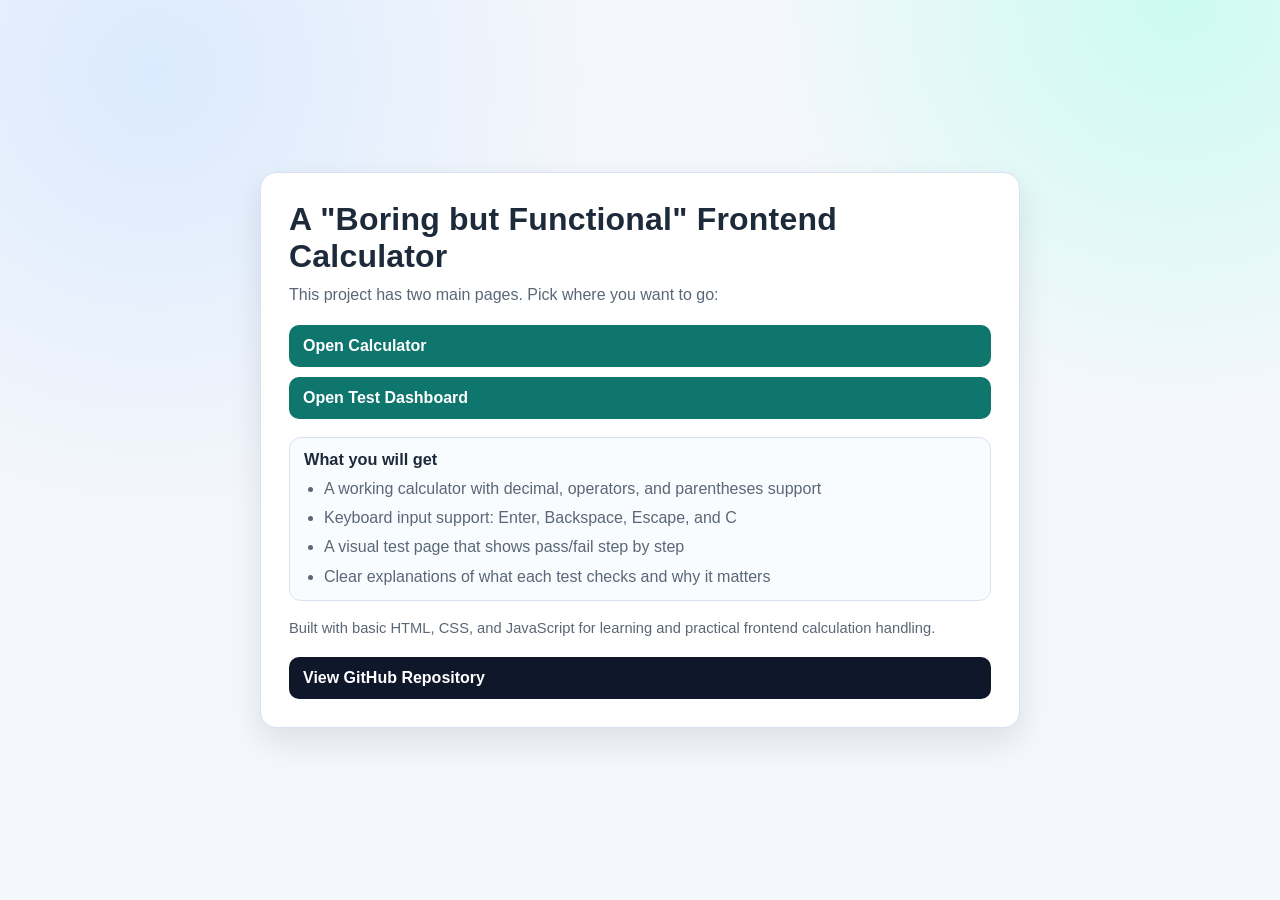
==== docs/index.html @ 4a6e5b88 "replace readme by index.html" ====
<!DOCTYPE html>
<html lang="en">

<head>
    <meta charset="utf-8" />
    <meta name="viewport" content="width=device-width, initial-scale=1" />
    <title>Frontend Calculator</title>
    <style>
        :root {
            --bg: #f4f7fb;
            --panel: #ffffff;
            --ink: #1d2a3a;
            --muted: #5a6777;
            --line: #d8e1ee;
            --primary: #0f766e;
            --primary-2: #0b5f59;
        }

        * {
            box-sizing: border-box;
        }

        body {
            margin: 0;
            font-family: "Segoe UI", "Trebuchet MS", Verdana, sans-serif;
            color: var(--ink);
            background:
                radial-gradient(circle at 12% 8%, #dbeafe 0%, transparent 32%),
                radial-gradient(circle at 92% 0%, #ccfbf1 0%, transparent 28%),
                var(--bg);
            min-height: 100vh;
            display: grid;
            place-items: center;
            padding: 18px;
        }

        .card {
            width: min(760px, 100%);
            background: var(--panel);
            border: 1px solid var(--line);
            border-radius: 16px;
            box-shadow: 0 14px 32px rgba(15, 23, 42, 0.1);
            padding: clamp(18px, 3vw, 28px);
        }

        h1 {
            margin: 0 0 8px;
            font-size: clamp(1.3rem, 3vw, 2rem);
            letter-spacing: 0.2px;
        }

        p {
            margin: 0;
            color: var(--muted);
            line-height: 1.5;
        }

        .links {
            margin-top: 18px;
            display: grid;
            gap: 10px;
        }

        .link-btn {
            display: inline-block;
            text-decoration: none;
            background: var(--primary);
            color: #ffffff;
            padding: 12px 14px;
            border-radius: 10px;
            font-weight: 700;
            transition: background-color 0.2s ease;
        }

        .link-btn:hover,
        .link-btn:focus-visible {
            background: var(--primary-2);
        }

        .link-alt {
            background: #0f172a;
        }

        .benefits {
            margin-top: 18px;
            border: 1px solid var(--line);
            border-radius: 12px;
            background: #f9fcff;
            padding: 12px 14px;
        }

        .benefits h2 {
            margin: 0 0 8px;
            font-size: 1.02rem;
            color: var(--ink);
        }

        .benefits ul {
            margin: 0;
            padding-left: 20px;
            color: var(--muted);
            line-height: 1.45;
        }

        .benefits li+li {
            margin-top: 6px;
        }

        .note {
            margin-top: 16px;
            font-size: 0.92rem;
        }
    </style>
</head>

<body>
    <main class="card">
        <h1>A "Boring but Functional" Frontend Calculator</h1>
        <p>This project has two main pages. Pick where you want to go:</p>

        <div class="links">
            <a class="link-btn" href="./calculator.html">Open Calculator</a>
            <a class="link-btn" href="./availability_and_math_correct_test.html">Open Test Dashboard</a>
        </div>


        <section class="benefits" aria-label="What you will get">
            <h2>What you will get</h2>
            <ul>
                <li>A working calculator with decimal, operators, and parentheses support</li>
                <li>Keyboard input support: Enter, Backspace, Escape, and C</li>
                <li>A visual test page that shows pass/fail step by step</li>
                <li>Clear explanations of what each test checks and why it matters</li>
            </ul>
        </section>

        <p class="note">Built with basic HTML, CSS, and JavaScript for learning and practical frontend calculation
            handling.</p>
        <div class="links">
            <a class="link-btn link-alt" href="https://github.com/noa-jou/A-Frontend-Calculator">View GitHub
                Repository</a>
        </div>
    </main>
</body>

</html>
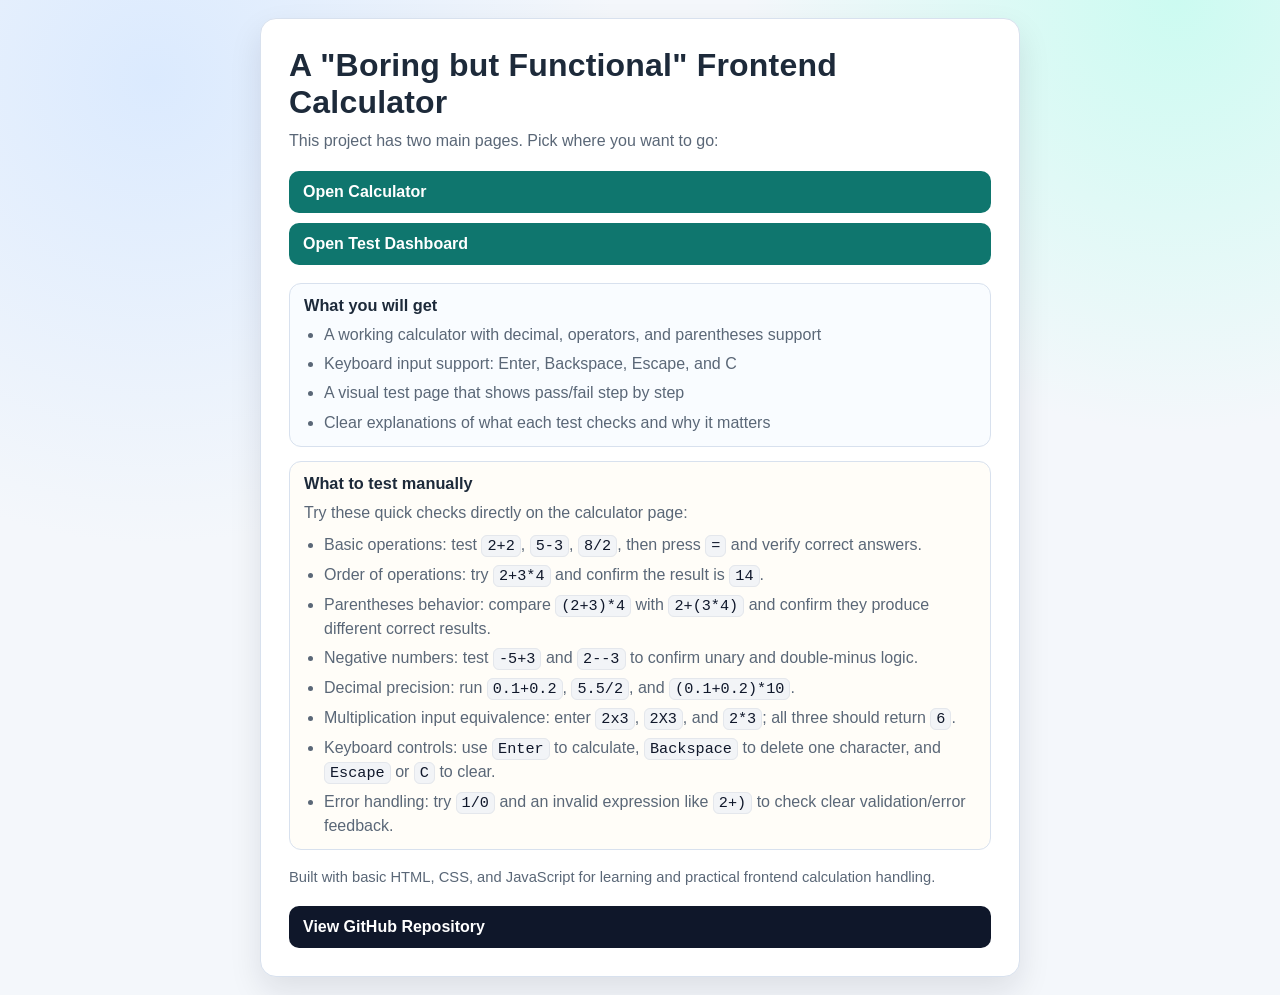
==== commit 41295ca7: "add png and more test" ====
--- a/docs/index.html
+++ b/docs/index.html
@@ -106,6 +106,46 @@
             margin-top: 6px;
         }
 
+        .manual-tests {
+            margin-top: 14px;
+            border: 1px solid var(--line);
+            border-radius: 12px;
+            background: #fffdf8;
+            padding: 12px 14px;
+        }
+
+        .manual-tests h2 {
+            margin: 0 0 8px;
+            font-size: 1.02rem;
+            color: var(--ink);
+        }
+
+        .manual-tests p {
+            margin: 0 0 8px;
+            color: var(--muted);
+        }
+
+        .manual-tests ul {
+            margin: 0;
+            padding-left: 20px;
+            color: var(--muted);
+            line-height: 1.45;
+        }
+
+        .manual-tests li+li {
+            margin-top: 6px;
+        }
+
+        .manual-tests code {
+            background: #f2f4f7;
+            border: 1px solid #e4e7ec;
+            border-radius: 6px;
+            padding: 1px 5px;
+            color: #0f172a;
+            font-family: "Consolas", "Courier New", monospace;
+            font-size: 0.95em;
+        }
+
         .note {
             margin-top: 16px;
             font-size: 0.92rem;
@@ -134,6 +174,21 @@
             </ul>
         </section>
 
+        <section class="manual-tests" aria-label="What to test manually">
+            <h2>What to test manually</h2>
+            <p>Try these quick checks directly on the calculator page:</p>
+            <ul>
+                <li>Basic operations: test <code>2+2</code>, <code>5-3</code>, <code>8/2</code>, then press <code>=</code> and verify correct answers.</li>
+                <li>Order of operations: try <code>2+3*4</code> and confirm the result is <code>14</code>.</li>
+                <li>Parentheses behavior: compare <code>(2+3)*4</code> with <code>2+(3*4)</code> and confirm they produce different correct results.</li>
+                <li>Negative numbers: test <code>-5+3</code> and <code>2--3</code> to confirm unary and double-minus logic.</li>
+                <li>Decimal precision: run <code>0.1+0.2</code>, <code>5.5/2</code>, and <code>(0.1+0.2)*10</code>.</li>
+                <li>Multiplication input equivalence: enter <code>2x3</code>, <code>2X3</code>, and <code>2*3</code>; all three should return <code>6</code>.</li>
+                <li>Keyboard controls: use <code>Enter</code> to calculate, <code>Backspace</code> to delete one character, and <code>Escape</code> or <code>C</code> to clear.</li>
+                <li>Error handling: try <code>1/0</code> and an invalid expression like <code>2+)</code> to check clear validation/error feedback.</li>
+            </ul>
+        </section>
+
         <p class="note">Built with basic HTML, CSS, and JavaScript for learning and practical frontend calculation
             handling.</p>
         <div class="links">
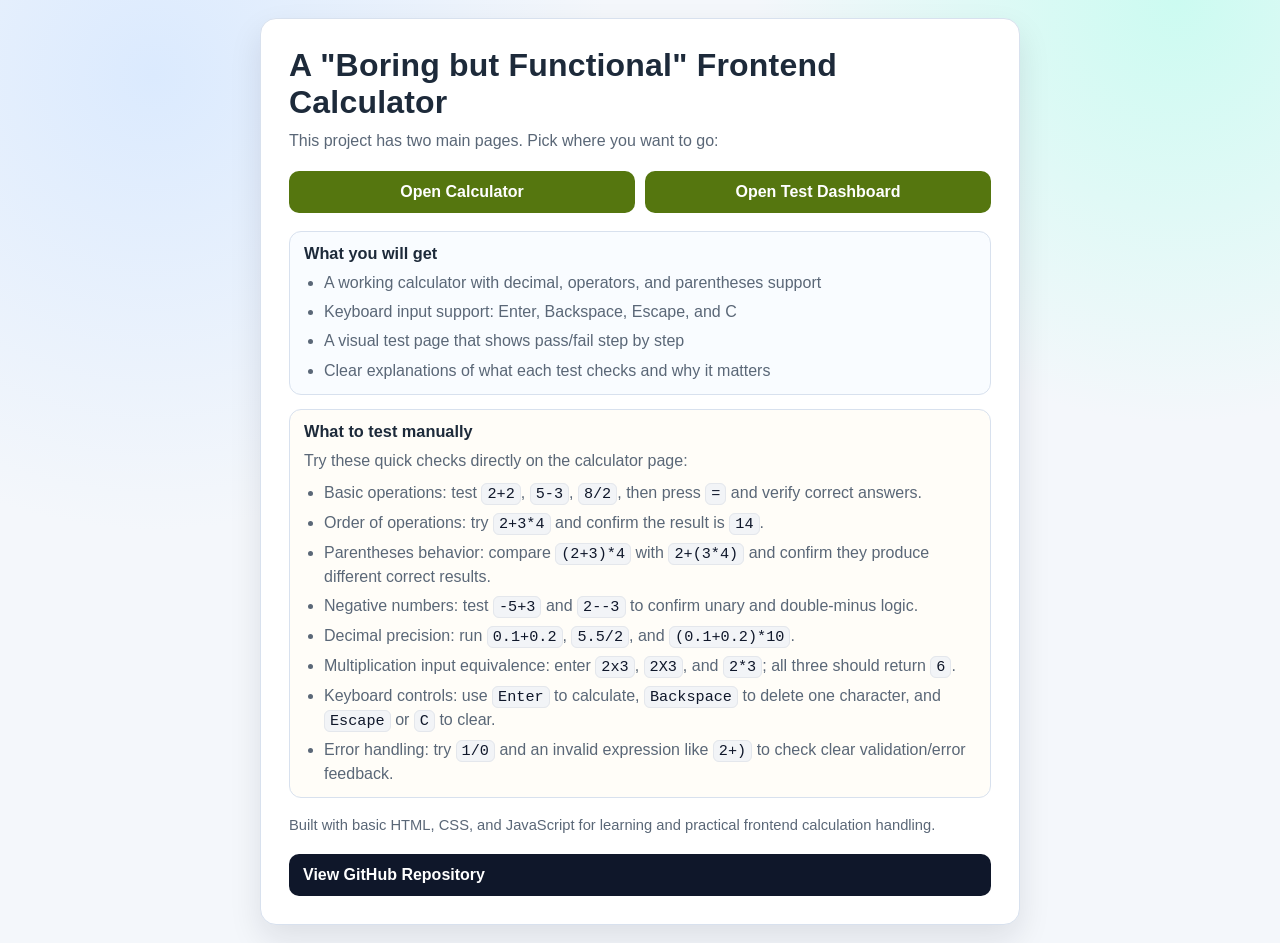
==== commit 1c25d8dd: "button look good" ====
--- a/docs/index.html
+++ b/docs/index.html
@@ -12,8 +12,8 @@
             --ink: #1d2a3a;
             --muted: #5a6777;
             --line: #d8e1ee;
-            --primary: #0f766e;
-            --primary-2: #0b5f59;
+            --primary: #55760f;
+            --primary-2: #0b3f5f;
         }
 
         * {
@@ -61,6 +61,15 @@
             gap: 10px;
         }
 
+        .primary-links {
+            grid-template-columns: repeat(2, minmax(0, 1fr));
+        }
+
+        .primary-links .link-btn {
+            width: 100%;
+            text-align: center;
+        }
+
         .link-btn {
             display: inline-block;
             text-decoration: none;
@@ -158,7 +167,7 @@
         <h1>A "Boring but Functional" Frontend Calculator</h1>
         <p>This project has two main pages. Pick where you want to go:</p>
 
-        <div class="links">
+        <div class="links primary-links">
             <a class="link-btn" href="./calculator.html">Open Calculator</a>
             <a class="link-btn" href="./availability_and_math_correct_test.html">Open Test Dashboard</a>
         </div>
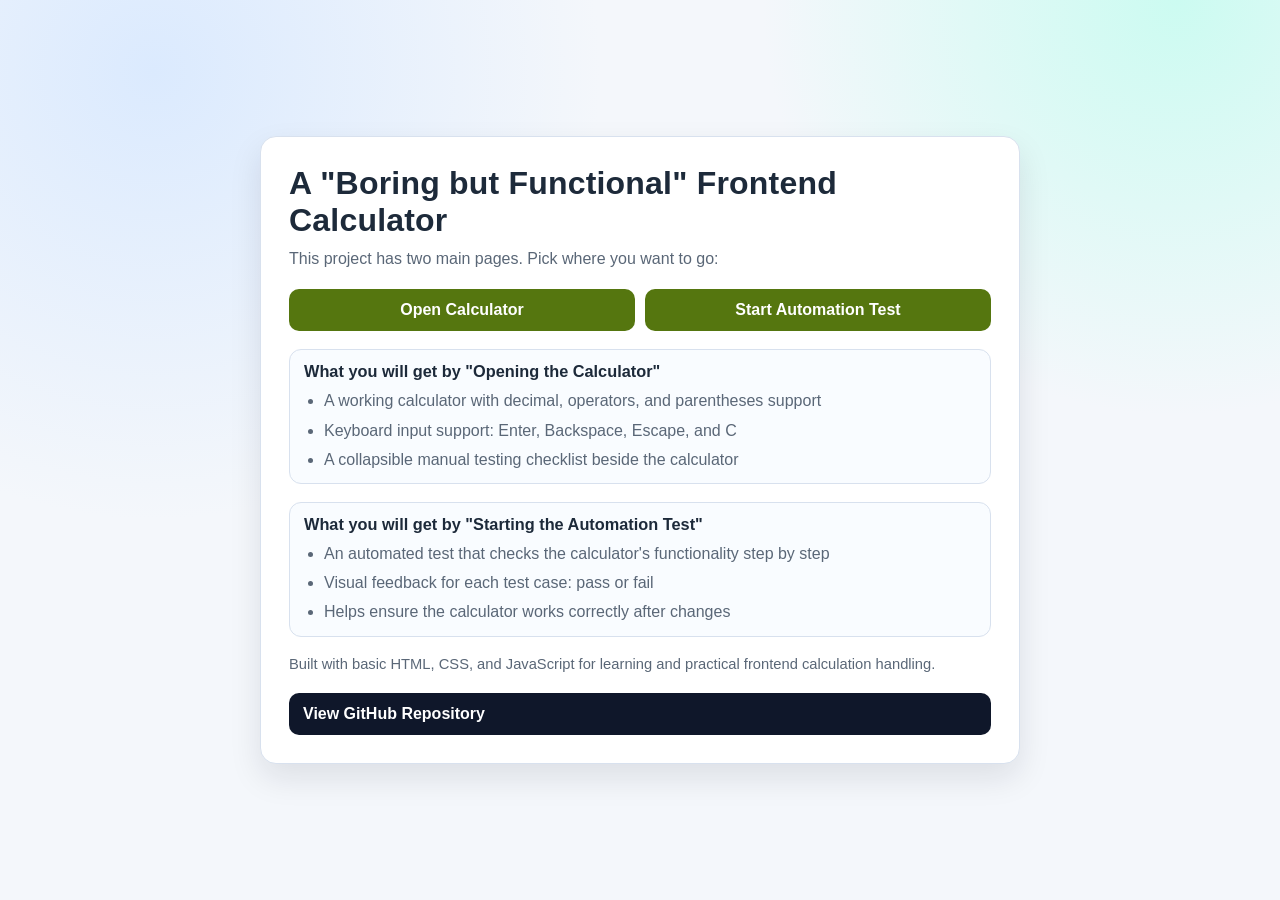
==== commit 7f7bf7eb: "UI improve" ====
--- a/docs/index.html
+++ b/docs/index.html
@@ -115,46 +115,6 @@
             margin-top: 6px;
         }
 
-        .manual-tests {
-            margin-top: 14px;
-            border: 1px solid var(--line);
-            border-radius: 12px;
-            background: #fffdf8;
-            padding: 12px 14px;
-        }
-
-        .manual-tests h2 {
-            margin: 0 0 8px;
-            font-size: 1.02rem;
-            color: var(--ink);
-        }
-
-        .manual-tests p {
-            margin: 0 0 8px;
-            color: var(--muted);
-        }
-
-        .manual-tests ul {
-            margin: 0;
-            padding-left: 20px;
-            color: var(--muted);
-            line-height: 1.45;
-        }
-
-        .manual-tests li+li {
-            margin-top: 6px;
-        }
-
-        .manual-tests code {
-            background: #f2f4f7;
-            border: 1px solid #e4e7ec;
-            border-radius: 6px;
-            padding: 1px 5px;
-            color: #0f172a;
-            font-family: "Consolas", "Courier New", monospace;
-            font-size: 0.95em;
-        }
-
         .note {
             margin-top: 16px;
             font-size: 0.92rem;
@@ -169,39 +129,31 @@
 
         <div class="links primary-links">
             <a class="link-btn" href="./calculator.html">Open Calculator</a>
-            <a class="link-btn" href="./availability_and_math_correct_test.html">Open Test Dashboard</a>
+            <a class="link-btn" href="./availability_and_math_correct_test.html">Start Automation Test</a>
         </div>
 
 
         <section class="benefits" aria-label="What you will get">
-            <h2>What you will get</h2>
+            <h2>What you will get by "Opening the Calculator"</h2>
             <ul>
                 <li>A working calculator with decimal, operators, and parentheses support</li>
                 <li>Keyboard input support: Enter, Backspace, Escape, and C</li>
-                <li>A visual test page that shows pass/fail step by step</li>
-                <li>Clear explanations of what each test checks and why it matters</li>
+                <li>A collapsible manual testing checklist beside the calculator</li>
             </ul>
         </section>
-
-        <section class="manual-tests" aria-label="What to test manually">
-            <h2>What to test manually</h2>
-            <p>Try these quick checks directly on the calculator page:</p>
+        <section class="benefits" aria-label="What you will get">
+            <h2>What you will get by "Starting the Automation Test"</h2>
             <ul>
-                <li>Basic operations: test <code>2+2</code>, <code>5-3</code>, <code>8/2</code>, then press <code>=</code> and verify correct answers.</li>
-                <li>Order of operations: try <code>2+3*4</code> and confirm the result is <code>14</code>.</li>
-                <li>Parentheses behavior: compare <code>(2+3)*4</code> with <code>2+(3*4)</code> and confirm they produce different correct results.</li>
-                <li>Negative numbers: test <code>-5+3</code> and <code>2--3</code> to confirm unary and double-minus logic.</li>
-                <li>Decimal precision: run <code>0.1+0.2</code>, <code>5.5/2</code>, and <code>(0.1+0.2)*10</code>.</li>
-                <li>Multiplication input equivalence: enter <code>2x3</code>, <code>2X3</code>, and <code>2*3</code>; all three should return <code>6</code>.</li>
-                <li>Keyboard controls: use <code>Enter</code> to calculate, <code>Backspace</code> to delete one character, and <code>Escape</code> or <code>C</code> to clear.</li>
-                <li>Error handling: try <code>1/0</code> and an invalid expression like <code>2+)</code> to check clear validation/error feedback.</li>
+                <li>An automated test that checks the calculator's functionality step by step</li>
+                <li>Visual feedback for each test case: pass or fail</li>
+                <li>Helps ensure the calculator works correctly after changes</li>
             </ul>
         </section>
 
         <p class="note">Built with basic HTML, CSS, and JavaScript for learning and practical frontend calculation
             handling.</p>
         <div class="links">
-            <a class="link-btn link-alt" href="https://github.com/noa-jou/A-Frontend-Calculator">View GitHub
+            <a class="link-btn link-alt" href="https://github.com/noa-jou/Frontend-Calculator">View GitHub
                 Repository</a>
         </div>
     </main>
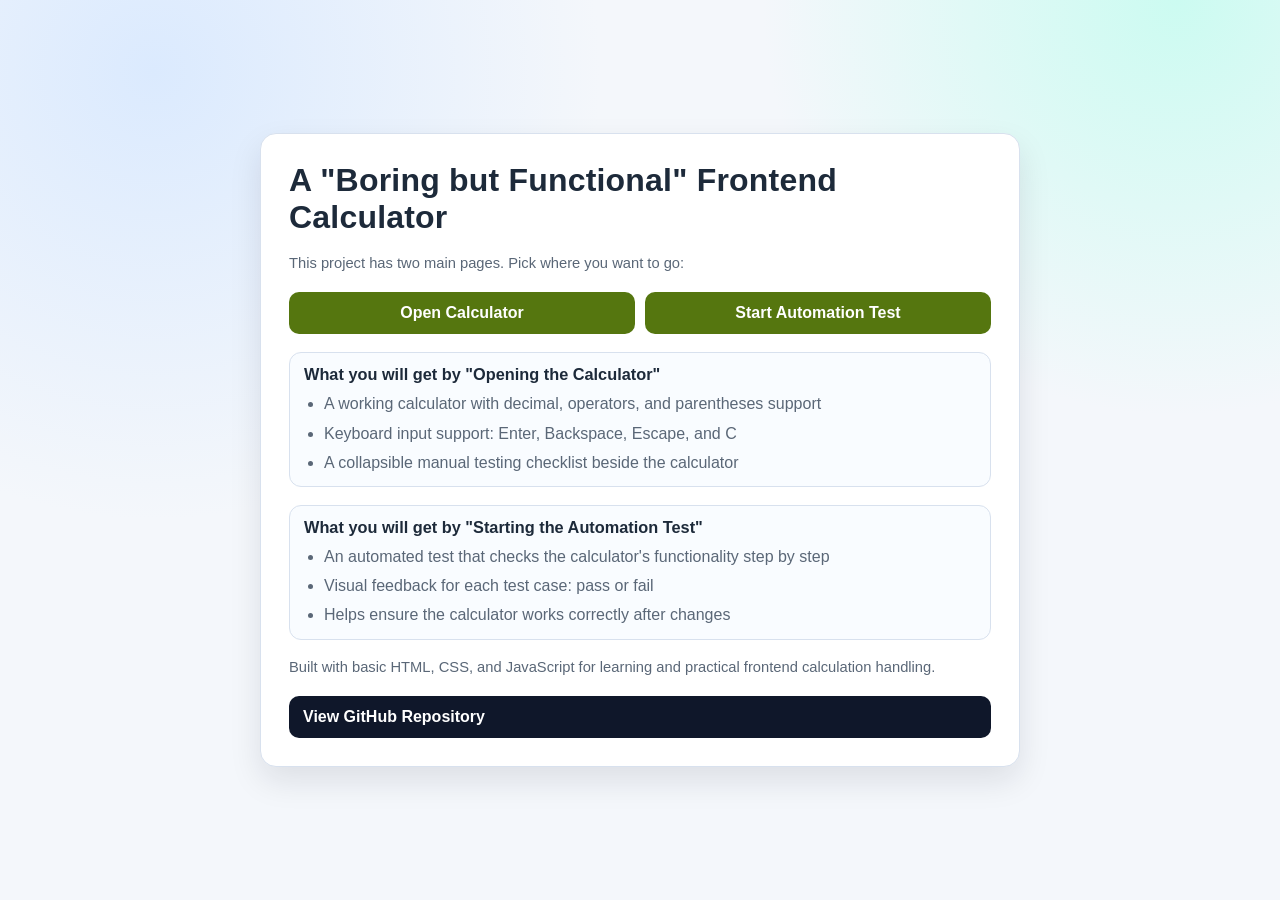
==== commit e046663a: "UI fix" ====
--- a/docs/index.html
+++ b/docs/index.html
@@ -125,7 +125,8 @@
 <body>
     <main class="card">
         <h1>A "Boring but Functional" Frontend Calculator</h1>
-        <p>This project has two main pages. Pick where you want to go:</p>
+
+        <p class="note">This project has two main pages. Pick where you want to go:</p>
 
         <div class="links primary-links">
             <a class="link-btn" href="./calculator.html">Open Calculator</a>
